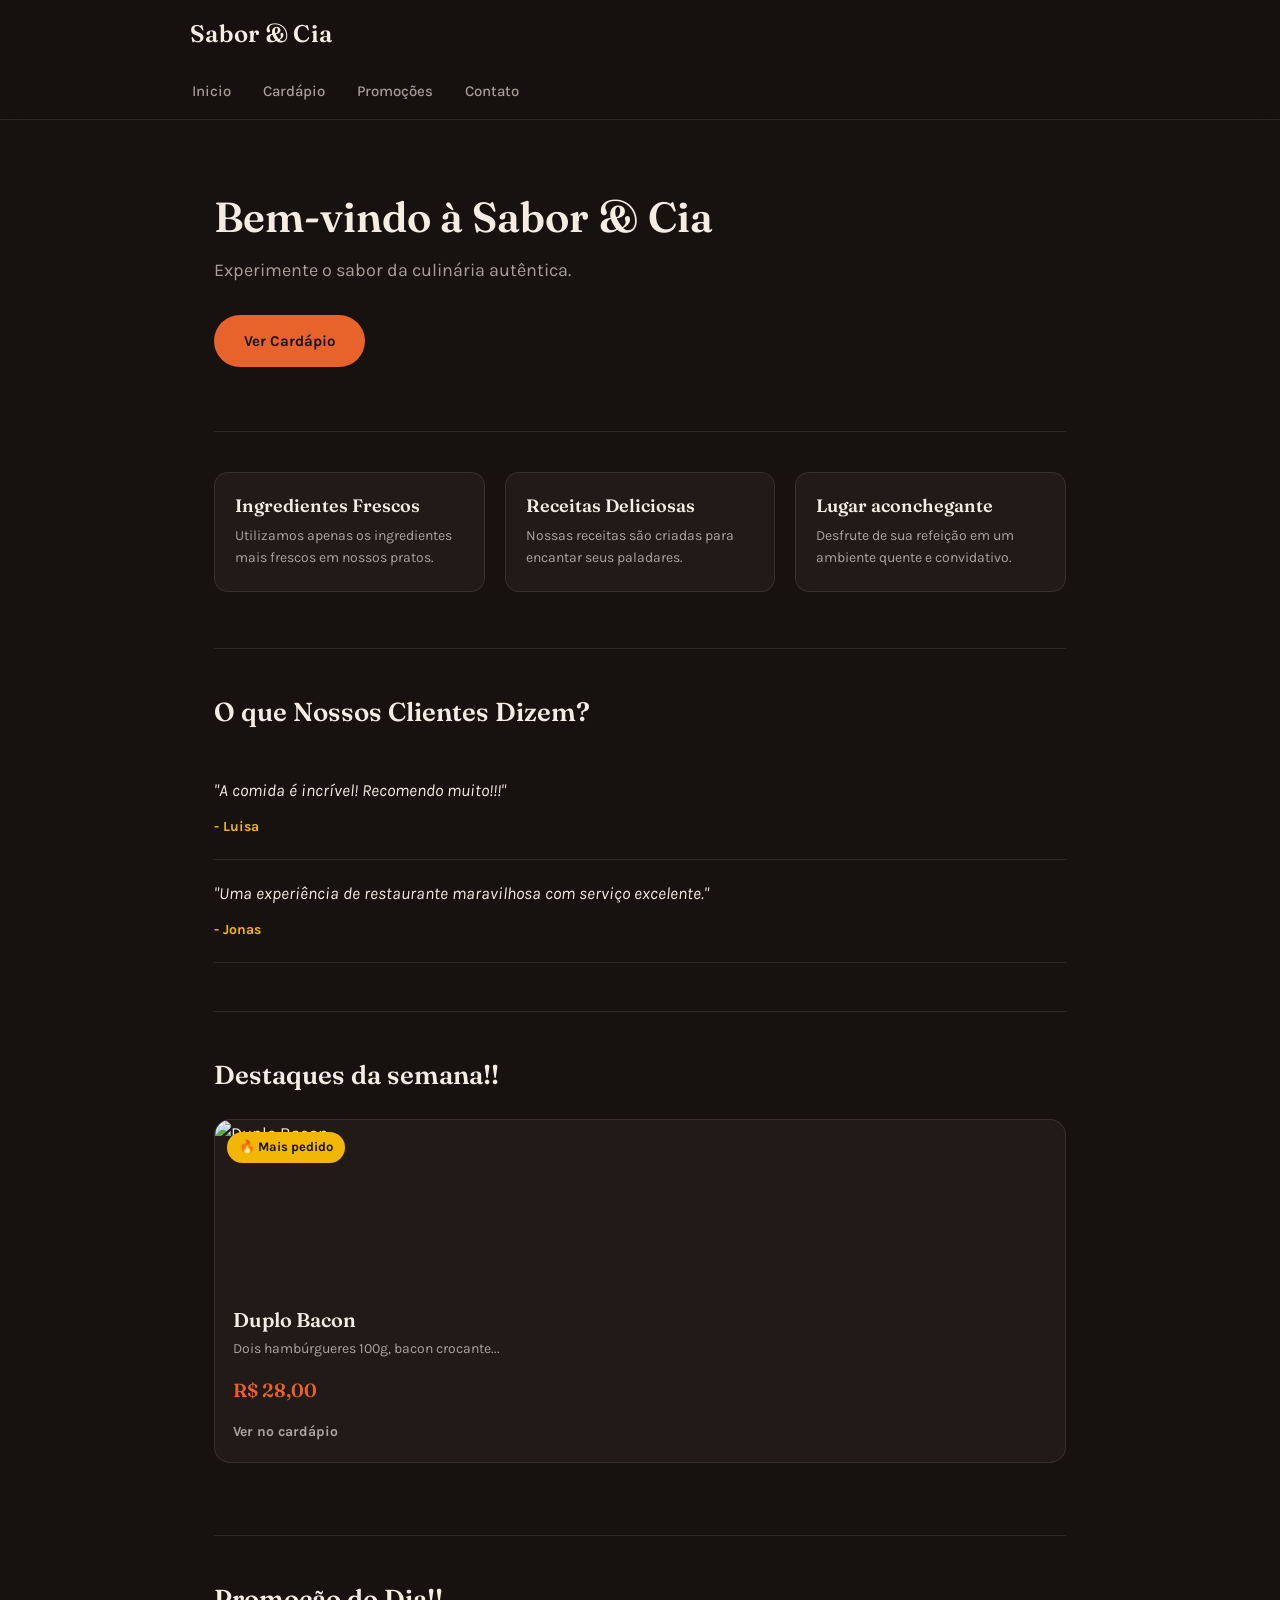
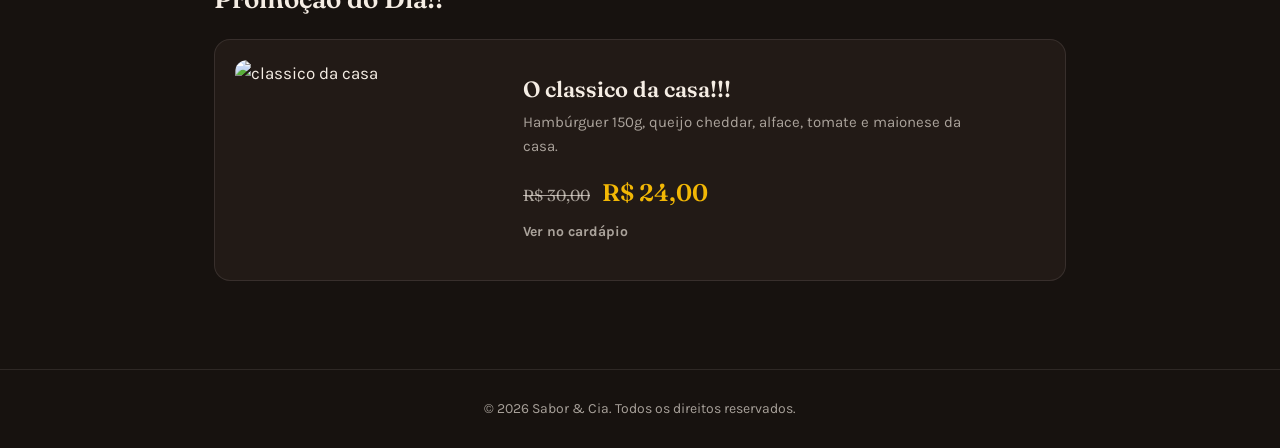
==== index.html @ 06d01311 "Add files via upload" ====
<!DOCTYPE html>
<html lang="pt-BR">
<head>
    <meta charset="UTF-8">
    <meta name="viewport" content="width=device-width, initial-scale=1.0">
    <title>SABORECIA</title>
    <link rel="stylesheet" href="style.css">
</head>
<body>
    <header>
        <h1>Sabor & Cia</h1>
        <nav>
            <ul>
                <li><a href="index.html">Inicio</a></li>
                <li><a href="menu.html">Cardápio</a></li>
                <li><a href="promo.html">Promoções</a></li>
                <li><a href="contact.html">Contato</a></li>
            </ul>
        </nav>
    </header>
    <main>
        <section class="intro">
            <h2>Bem-vindo à Sabor & Cia</h2>
            <p>Experimente o sabor da culinária autêntica.</p>
            <a href="menu.html" class="btn">Ver Cardápio</a>
        </section>

        <section class="features">
            <div class="feature">
                <h3>Ingredientes Frescos</h3>
                <p>Utilizamos apenas os ingredientes mais frescos em nossos pratos.</p>
            </div>
            <div class="feature">
                <h3>Receitas Deliciosas</h3>
                <p>Nossas receitas são criadas para encantar seus paladares.</p>
            </div>
            <div class="feature">
                <h3>Lugar aconchegante</h3>
                <p>Desfrute de sua refeição em um ambiente quente e convidativo.</p>
            </div>
        </section>

        <section class="testemunhas">
            <h2>O que Nossos Clientes Dizem?</h2>
            <div class="testimonial">
                <p>"A comida é incrível! Recomendo muito!!!"</p>
                <span>- Luisa</span>
            </div>
            <div class="testimonial">
                <p>"Uma experiência de restaurante maravilhosa com serviço excelente."</p>
                <span>- Jonas</span>
            </div>
        </section>

        <section class="destaques">
            <h2>Destaques da semana!!</h2>
            <article class="destaque-item">
            <span class="badge">🔥 Mais pedido</span>
            <img src="IMG/duplo-bacon_ca3908e0d94d46afac3781d82ce01f0a__800x600__0x0.jpg" alt="Duplo Bacon" class="menu-img">

            <h3>Duplo Bacon</h3>
            <p>Dois hambúrgueres 100g, bacon crocante...</p>
            <span class="preco">R$ 28,00</span>
            <a href="menu.html" class="btn-secundario">Ver no cardápio</a>
            </article>
        </section>

        <section class="promocao-dia">
            <h2>Promoção do Dia!!</h2>

            <div class="promocao-conteudo">
            <img src="IMG/classicodacasa.jpg" alt="classico da casa">

            <div class="promocao-info">
            <h3>O classico da casa!!!</h3>
            <p>Hambúrguer 150g, queijo cheddar, alface, tomate e maionese da casa.</p>
            <div class="promocao-precos">
                <span class="preco-antigo">R$ 30,00</span>
                <span class="preco-novo">R$ 24,00</span>
            </div>
            <a href="menu.html" class="btn-secundario">Ver no cardápio</a>
        </div>
    </div>
</section>


    </main>



    <footer><p>&copy; 2026 Sabor & Cia. Todos os direitos reservados.</p></footer>
    
</body>
</html>
---- style.css ----
@import url('https://fonts.googleapis.com/css2?family=Fraunces:opsz,wght@9..144,500;9..144,600;9..144,700&family=Karla:wght@400;500;700&display=swap');

* {
    margin: 0;
    padding: 0;
    box-sizing: border-box;
}

body {
    background-color: #17120F;
    color: #F5EDE4;
    font-family: 'Karla', sans-serif;
    font-size: 17px;
    line-height: 1.6;
}

h1, h2, h3, h4 {
    font-family: 'Fraunces', serif;
    font-weight: 600;
    line-height: 1.2;
}

a {
    color: inherit;
    text-decoration: none;
}

main {
    max-width: 900px;
    margin: 0 auto;
    padding: 0 24px;
}

header {
    position: sticky;
    top: 0;
    z-index: 10;
    background-color: rgba(23, 18, 15, 0.85);
    backdrop-filter: blur(10px);
    -webkit-backdrop-filter: blur(10px);
    border-bottom: 1px solid rgba(245, 237, 228, 0.1);
    padding: 20px 24px 0;
}

header h1 {
    max-width: 900px;
    margin: 0 auto;
    font-size: 24px;
    letter-spacing: 0.3px;
}

nav {
    max-width: 900px;
    margin: 16px auto 0;
}

nav ul {
    list-style: none;
    display: flex;
    gap: 28px;
}

nav a {
    display: inline-block;
    padding: 14px 2px;
    font-size: 15px;
    font-weight: 500;
    color: rgba(245, 237, 228, 0.65);
    border-bottom: 2px solid transparent;
    transition: color 0.15s ease, border-color 0.15s ease;
}

nav a:hover,
nav a.active {
    color: #F5EDE4;
    border-bottom-color: #E8622C;
}

.intro {
    padding: 72px 0 64px;
    max-width: 560px;
}

.intro h2 {
    font-size: 42px;
    margin-bottom: 14px;
    color: #F5EDE4;
}

.intro p {
    font-size: 18px;
    color: rgba(245, 237, 228, 0.65);
    margin-bottom: 30px;
}

.btn {
    display: inline-block;
    background-color: #E8622C;
    color: #17120F;
    padding: 14px 30px;
    font-family: 'Karla', sans-serif;
    font-weight: 700;
    font-size: 15px;
    border-radius: 100px;
    transition: box-shadow 0.2s ease, transform 0.2s ease;
}

.btn:hover {
    box-shadow: 0 0 0 1px #E8622C, 0 8px 24px -6px rgba(232, 98, 44, 0.55);
    transform: translateY(-1px);
}

.features {
    display: grid;
    grid-template-columns: repeat(3, 1fr);
    gap: 20px;
    padding: 40px 0 56px;
    border-top: 1px solid rgba(245, 237, 228, 0.1);
}

.feature {
    background-color: #221A16;
    border: 1px solid rgba(245, 237, 228, 0.1);
    border-radius: 14px;
    padding: 22px 20px;
}

.feature h3 {
    font-size: 18px;
    margin-bottom: 8px;
}

.feature p {
    font-size: 14px;
    color: rgba(245, 237, 228, 0.65);
}

.testemunhas {
    padding: 48px 0;
    border-top: 1px solid rgba(245, 237, 228, 0.1);
}

.testemunhas h2 {
    font-size: 26px;
    margin-bottom: 28px;
}

.testimonial {
    padding: 20px 0;
    border-bottom: 1px solid rgba(245, 237, 228, 0.1);
}

.testimonial p {
    font-size: 17px;
    font-style: italic;
    margin-bottom: 8px;
    color: #F5EDE4;
}

.testimonial span {
    font-size: 14px;
    font-weight: 700;
    color: #F2B705;
}

.promocao-dia {
    padding: 48px 0;
    border-top: 1px solid rgba(245, 237, 228, 0.1);
}

.promocao-dia h2 {
    font-size: 26px;
    margin-bottom: 24px;
}

.promocao-conteudo {
    display: flex;
    flex-direction: row;
    align-items: center;
    gap: 28px;
    background-color: #221A16;
    border: 1px solid rgba(245, 237, 228, 0.1);
    border-radius: 16px;
    padding: 20px;
}

.promocao-conteudo img {
    width: 260px;
    height: 200px;
    object-fit: cover;
    border-radius: 12px;
}

.promocao-info {
    flex: 1;
}

.promocao-info h3 {
    font-size: 22px;
    margin-bottom: 8px;
}

.promocao-info p {
    font-size: 15px;
    color: rgba(245, 237, 228, 0.65);
    max-width: 440px;
    margin-bottom: 16px;
}

.promocao-precos {
    display: flex;
    align-items: baseline;
    gap: 12px;
    margin-bottom: 4px;
}

.preco-antigo {
    font-family: 'Fraunces', serif;
    font-size: 16px;
    color: rgba(245, 237, 228, 0.65);
    text-decoration: line-through;
}

.preco-novo {
    font-family: 'Fraunces', serif;
    font-weight: 600;
    font-size: 24px;
    color: #F2B705;
}

.promocao-info .btn-secundario {
    display: inline-block;
    padding: 0;
    margin-top: 4px;
}

.destaques {
    padding: 48px 0 72px;
    border-top: 1px solid rgba(245, 237, 228, 0.1);
}

.destaques h2 {
    font-size: 26px;
    margin-bottom: 28px;
}

.destaque-item {
    background-color: #221A16;
    border: 1px solid rgba(245, 237, 228, 0.1);
    border-radius: 16px;
    overflow: hidden;
    position: relative;
    transition: border-color 0.2s ease;
}

.destaque-item:hover {
    border-color: rgba(232, 98, 44, 0.4);
}

.destaque-item .menu-img {
    width: 100%;
    height: 170px;
    object-fit: cover;
    display: block;
}

.badge {
    position: absolute;
    top: 12px;
    left: 12px;
    background-color: #F2B705;
    color: #17120F;
    font-size: 13px;
    font-weight: 700;
    padding: 5px 12px;
    border-radius: 100px;
}

.destaque-item h3 {
    font-size: 20px;
    padding: 18px 18px 6px;
}

.destaque-item p {
    font-size: 14px;
    color: rgba(245, 237, 228, 0.65);
    padding: 0 18px;
}

.destaque-item .preco {
    display: block;
    font-family: 'Fraunces', serif;
    font-weight: 600;
    color: #E8622C;
    font-size: 19px;
    padding: 14px 18px 4px;
}

.btn-secundario {
    display: block;
    padding: 12px 18px 18px;
    font-size: 14px;
    font-weight: 700;
    color: rgba(245, 237, 228, 0.65);
}

.btn-secundario:hover {
    color: #E8622C;
}

footer {
    text-align: center;
    padding: 28px 24px;
    font-size: 14px;
    color: rgba(245, 237, 228, 0.65);
    border-top: 1px solid rgba(245, 237, 228, 0.1);
    margin-top: 40px;
}

.menu-intro {
    padding: 56px 0 40px;
}

.menu-intro h2 {
    font-size: 36px;
    margin-bottom: 10px;
}

.menu-intro p {
    color: rgba(245, 237, 228, 0.65);
    font-size: 17px;
}

.menu-categoria {
    padding: 32px 0;
    border-top: 1px solid rgba(245, 237, 228, 0.1);
}

.menu-categoria:last-child {
    padding-bottom: 64px;
}

.menu-categoria h3 {
    font-size: 21px;
    margin-bottom: 20px;
}

.menu-lista {
    display: grid;
    grid-template-columns: repeat(2, 1fr);
    gap: 16px;
    cursor: pointer;
}

.menu-item {
    display: grid;
    grid-template-columns: 64px 1fr auto;
    gap: 16px;
    align-items: center;
    padding: 14px 12px;
    border-radius: 12px;
    transition: background-color 0.15s ease;
}

.menu-item:hover {
    background-color: #221A16;
}

.menu-item .menu-img {
    width: 64px;
    height: 64px;
    object-fit: cover;
    border-radius: 10px;
}

.menu-item h4 {
    font-size: 17px;
    grid-column: 2;
    grid-row: 1;
    font-weight: 600;
}

.menu-item p {
    grid-column: 2;
    grid-row: 2;
    font-size: 14px;
    color: rgba(245, 237, 228, 0.65);
    max-width: 460px;
}

.menu-item .preco {
    grid-column: 3;
    grid-row: 1 / span 2;
    font-family: 'Fraunces', serif;
    font-weight: 600;
    color: #E8622C;
    font-size: 17px;
    white-space: nowrap;
    align-self: center;
}

@media (min-width: 1440px) {
    main {
        max-width: 1100px;
    }

    header h1,
    nav {
        max-width: 1100px;
    }

    .intro h2 {
        font-size: 48px;
    }

    .intro {
        max-width: 620px;
        padding: 88px 0 72px;
    }

    .features {
        gap: 28px;
    }

    .destaques {
        gap: 28px;
    }

    .destaque-item .menu-img {
        height: 190px;
    }

    .menu-item {
        padding: 16px 14px;
    }
}

@media (max-width: 768px) {
    main {
        padding: 0 20px;
    }

    .intro h2 {
        font-size: 34px;
    }

    .features {
        grid-template-columns: repeat(2, 1fr);
    }

    .destaques{
        gap: 16px;
    }

    .destaque-item .menu-img {
        height: 150px;
    }

    nav ul {
        gap: 20px;
    }

    .menu-item {
        grid-template-columns: 56px 1fr auto;
    }

    .menu-item .menu-img {
        width: 56px;
        height: 56px;
    }
}

@media (max-width: 480px) {
    main {
        padding: 0 16px;
    }

    .promocao-conteudo {
        flex-direction: column;
        align-items: stretch;
        padding: 16px;
    }

    .promocao-conteudo img {
        width: 100%;
        height: 180px;
    }

    header {
        padding: 16px 16px 0;
    }

    header h1 {
        font-size: 21px;
    }

    .intro {
        padding: 48px 0 40px;
    }

    .intro h2 {
        font-size: 28px;
    }

    .intro p {
        font-size: 16px;
    }

    .btn {
        width: 100%;
        text-align: center;
        padding: 14px 24px;
    }

    .features {
        grid-template-columns: 1fr;
    }

    .destaques {
        grid-template-columns: 1fr;
    }

    .menu-item {
        grid-template-columns: 52px 1fr;
        padding: 12px 8px;
    }

    .menu-item .menu-img {
        width: 52px;
        height: 52px;
    }

    .menu-item .preco {
        grid-column: 2;
        grid-row: 3;
        align-self: start;
        margin-top: 4px;
    }

    .menu-lista {
    grid-template-columns: 1fr;
    }

    nav ul {
        flex-direction: column;
        align-items: center;
        gap: 12px;
    }
}
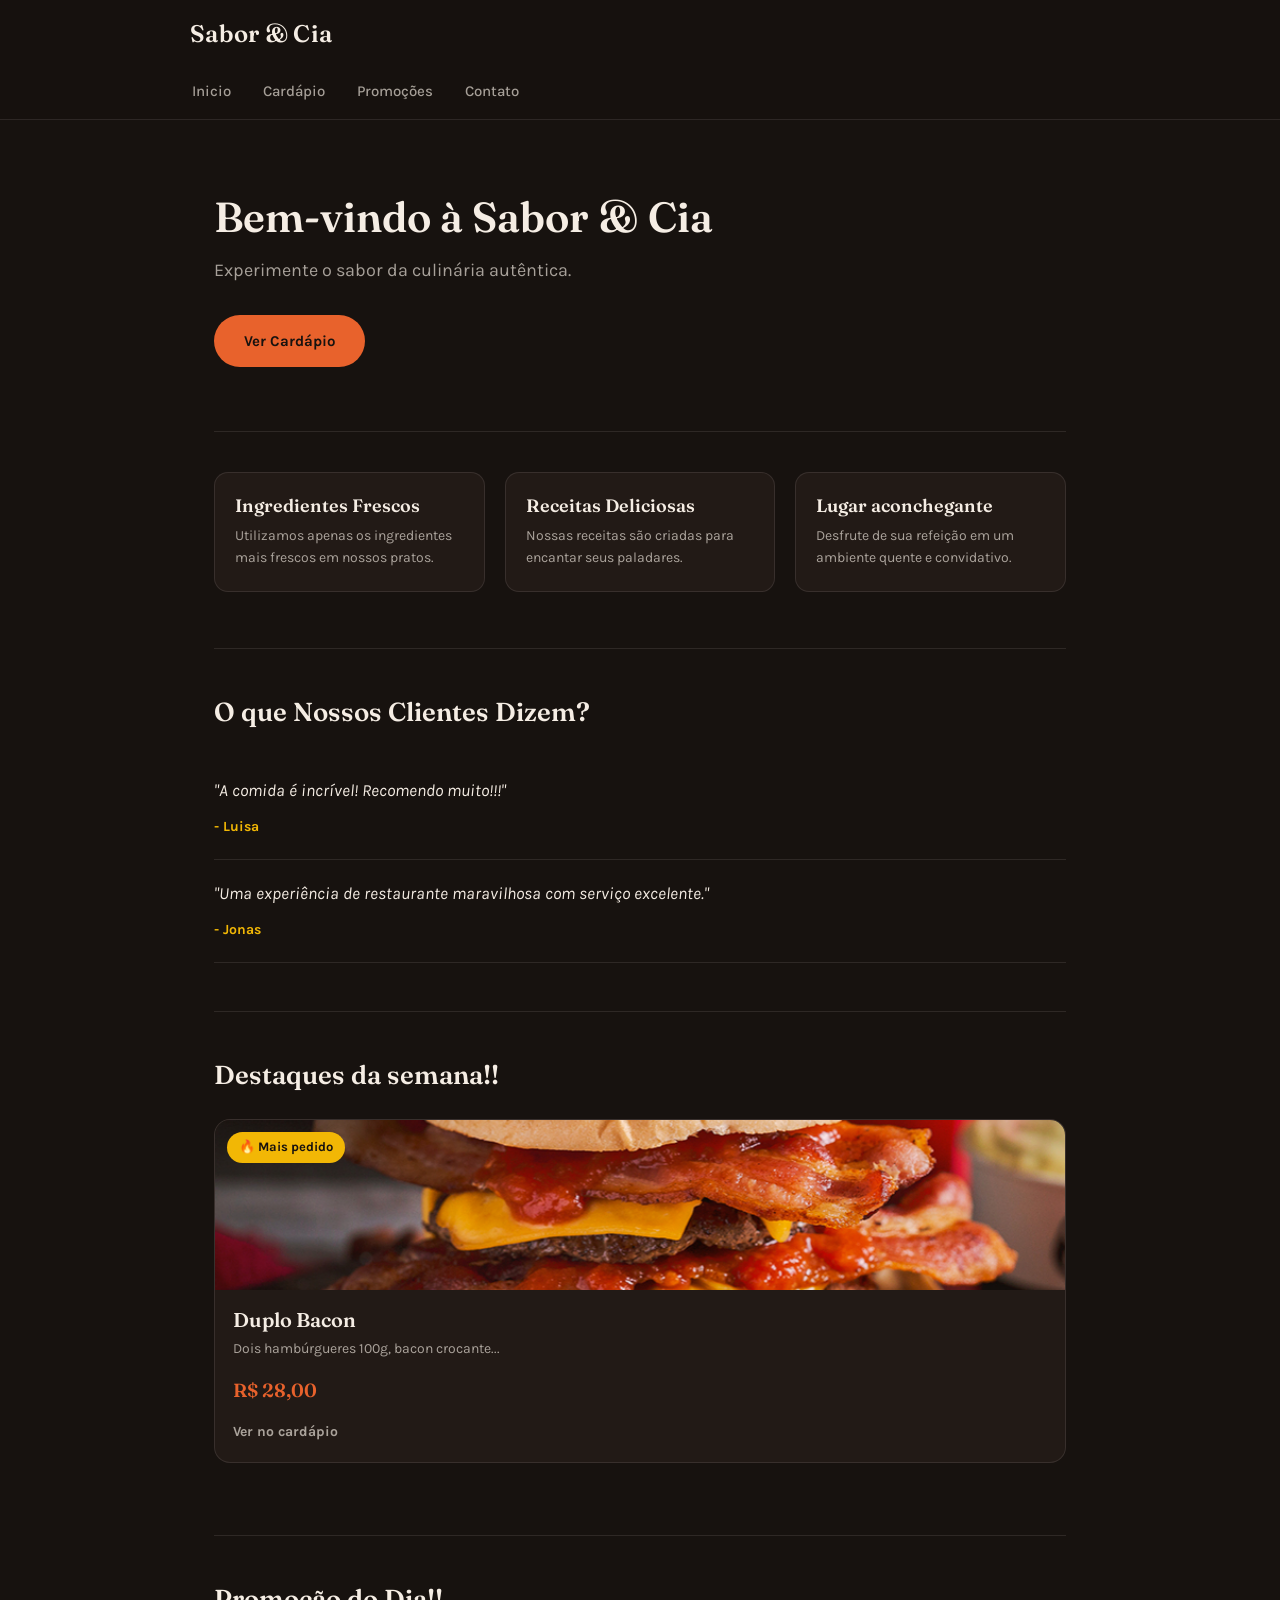
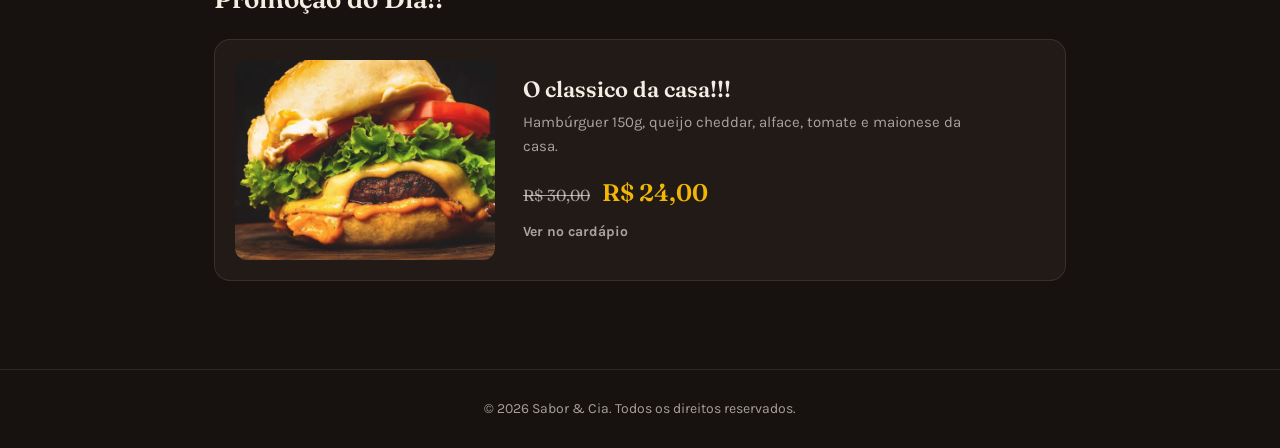
==== commit af1be044: "arquivos gerais e imagens" ====
--- a/index.html
+++ b/index.html
@@ -1,94 +1,94 @@
-<!DOCTYPE html>
-<html lang="pt-BR">
-<head>
-    <meta charset="UTF-8">
-    <meta name="viewport" content="width=device-width, initial-scale=1.0">
-    <title>SABORECIA</title>
-    <link rel="stylesheet" href="style.css">
-</head>
-<body>
-    <header>
-        <h1>Sabor & Cia</h1>
-        <nav>
-            <ul>
-                <li><a href="index.html">Inicio</a></li>
-                <li><a href="menu.html">Cardápio</a></li>
-                <li><a href="promo.html">Promoções</a></li>
-                <li><a href="contact.html">Contato</a></li>
-            </ul>
-        </nav>
-    </header>
-    <main>
-        <section class="intro">
-            <h2>Bem-vindo à Sabor & Cia</h2>
-            <p>Experimente o sabor da culinária autêntica.</p>
-            <a href="menu.html" class="btn">Ver Cardápio</a>
-        </section>
-
-        <section class="features">
-            <div class="feature">
-                <h3>Ingredientes Frescos</h3>
-                <p>Utilizamos apenas os ingredientes mais frescos em nossos pratos.</p>
-            </div>
-            <div class="feature">
-                <h3>Receitas Deliciosas</h3>
-                <p>Nossas receitas são criadas para encantar seus paladares.</p>
-            </div>
-            <div class="feature">
-                <h3>Lugar aconchegante</h3>
-                <p>Desfrute de sua refeição em um ambiente quente e convidativo.</p>
-            </div>
-        </section>
-
-        <section class="testemunhas">
-            <h2>O que Nossos Clientes Dizem?</h2>
-            <div class="testimonial">
-                <p>"A comida é incrível! Recomendo muito!!!"</p>
-                <span>- Luisa</span>
-            </div>
-            <div class="testimonial">
-                <p>"Uma experiência de restaurante maravilhosa com serviço excelente."</p>
-                <span>- Jonas</span>
-            </div>
-        </section>
-
-        <section class="destaques">
-            <h2>Destaques da semana!!</h2>
-            <article class="destaque-item">
-            <span class="badge">🔥 Mais pedido</span>
-            <img src="IMG/duplo-bacon_ca3908e0d94d46afac3781d82ce01f0a__800x600__0x0.jpg" alt="Duplo Bacon" class="menu-img">
-
-            <h3>Duplo Bacon</h3>
-            <p>Dois hambúrgueres 100g, bacon crocante...</p>
-            <span class="preco">R$ 28,00</span>
-            <a href="menu.html" class="btn-secundario">Ver no cardápio</a>
-            </article>
-        </section>
-
-        <section class="promocao-dia">
-            <h2>Promoção do Dia!!</h2>
-
-            <div class="promocao-conteudo">
-            <img src="IMG/classicodacasa.jpg" alt="classico da casa">
-
-            <div class="promocao-info">
-            <h3>O classico da casa!!!</h3>
-            <p>Hambúrguer 150g, queijo cheddar, alface, tomate e maionese da casa.</p>
-            <div class="promocao-precos">
-                <span class="preco-antigo">R$ 30,00</span>
-                <span class="preco-novo">R$ 24,00</span>
-            </div>
-            <a href="menu.html" class="btn-secundario">Ver no cardápio</a>
-        </div>
-    </div>
-</section>
-
-
-    </main>
-
-
-
-    <footer><p>&copy; 2026 Sabor & Cia. Todos os direitos reservados.</p></footer>
-    
-</body>
+<!DOCTYPE html>
+<html lang="pt-BR">
+<head>
+    <meta charset="UTF-8">
+    <meta name="viewport" content="width=device-width, initial-scale=1.0">
+    <title>SABORECIA</title>
+    <link rel="stylesheet" href="style.css">
+</head>
+<body>
+    <header>
+        <h1>Sabor & Cia</h1>
+        <nav>
+            <ul>
+                <li><a href="index.html">Inicio</a></li>
+                <li><a href="menu.html">Cardápio</a></li>
+                <li><a href="promo.html">Promoções</a></li>
+                <li><a href="contact.html">Contato</a></li>
+            </ul>
+        </nav>
+    </header>
+    <main>
+        <section class="intro">
+            <h2>Bem-vindo à Sabor & Cia</h2>
+            <p>Experimente o sabor da culinária autêntica.</p>
+            <a href="menu.html" class="btn">Ver Cardápio</a>
+        </section>
+
+        <section class="features">
+            <div class="feature">
+                <h3>Ingredientes Frescos</h3>
+                <p>Utilizamos apenas os ingredientes mais frescos em nossos pratos.</p>
+            </div>
+            <div class="feature">
+                <h3>Receitas Deliciosas</h3>
+                <p>Nossas receitas são criadas para encantar seus paladares.</p>
+            </div>
+            <div class="feature">
+                <h3>Lugar aconchegante</h3>
+                <p>Desfrute de sua refeição em um ambiente quente e convidativo.</p>
+            </div>
+        </section>
+
+        <section class="testemunhas">
+            <h2>O que Nossos Clientes Dizem?</h2>
+            <div class="testimonial">
+                <p>"A comida é incrível! Recomendo muito!!!"</p>
+                <span>- Luisa</span>
+            </div>
+            <div class="testimonial">
+                <p>"Uma experiência de restaurante maravilhosa com serviço excelente."</p>
+                <span>- Jonas</span>
+            </div>
+        </section>
+
+        <section class="destaques">
+            <h2>Destaques da semana!!</h2>
+            <article class="destaque-item">
+            <span class="badge">🔥 Mais pedido</span>
+            <img src="IMG/duplo-bacon_ca3908e0d94d46afac3781d82ce01f0a__800x600__0x0.jpg" alt="Duplo Bacon" class="menu-img">
+
+            <h3>Duplo Bacon</h3>
+            <p>Dois hambúrgueres 100g, bacon crocante...</p>
+            <span class="preco">R$ 28,00</span>
+            <a href="menu.html" class="btn-secundario">Ver no cardápio</a>
+            </article>
+        </section>
+
+        <section class="promocao-dia">
+            <h2>Promoção do Dia!!</h2>
+
+            <div class="promocao-conteudo">
+            <img src="IMG/classicodacasa.jpg" alt="classico da casa">
+
+            <div class="promocao-info">
+            <h3>O classico da casa!!!</h3>
+            <p>Hambúrguer 150g, queijo cheddar, alface, tomate e maionese da casa.</p>
+            <div class="promocao-precos">
+                <span class="preco-antigo">R$ 30,00</span>
+                <span class="preco-novo">R$ 24,00</span>
+            </div>
+            <a href="menu.html" class="btn-secundario">Ver no cardápio</a>
+        </div>
+    </div>
+</section>
+
+
+    </main>
+
+
+
+    <footer><p>&copy; 2026 Sabor & Cia. Todos os direitos reservados.</p></footer>
+    
+</body>
 </html>
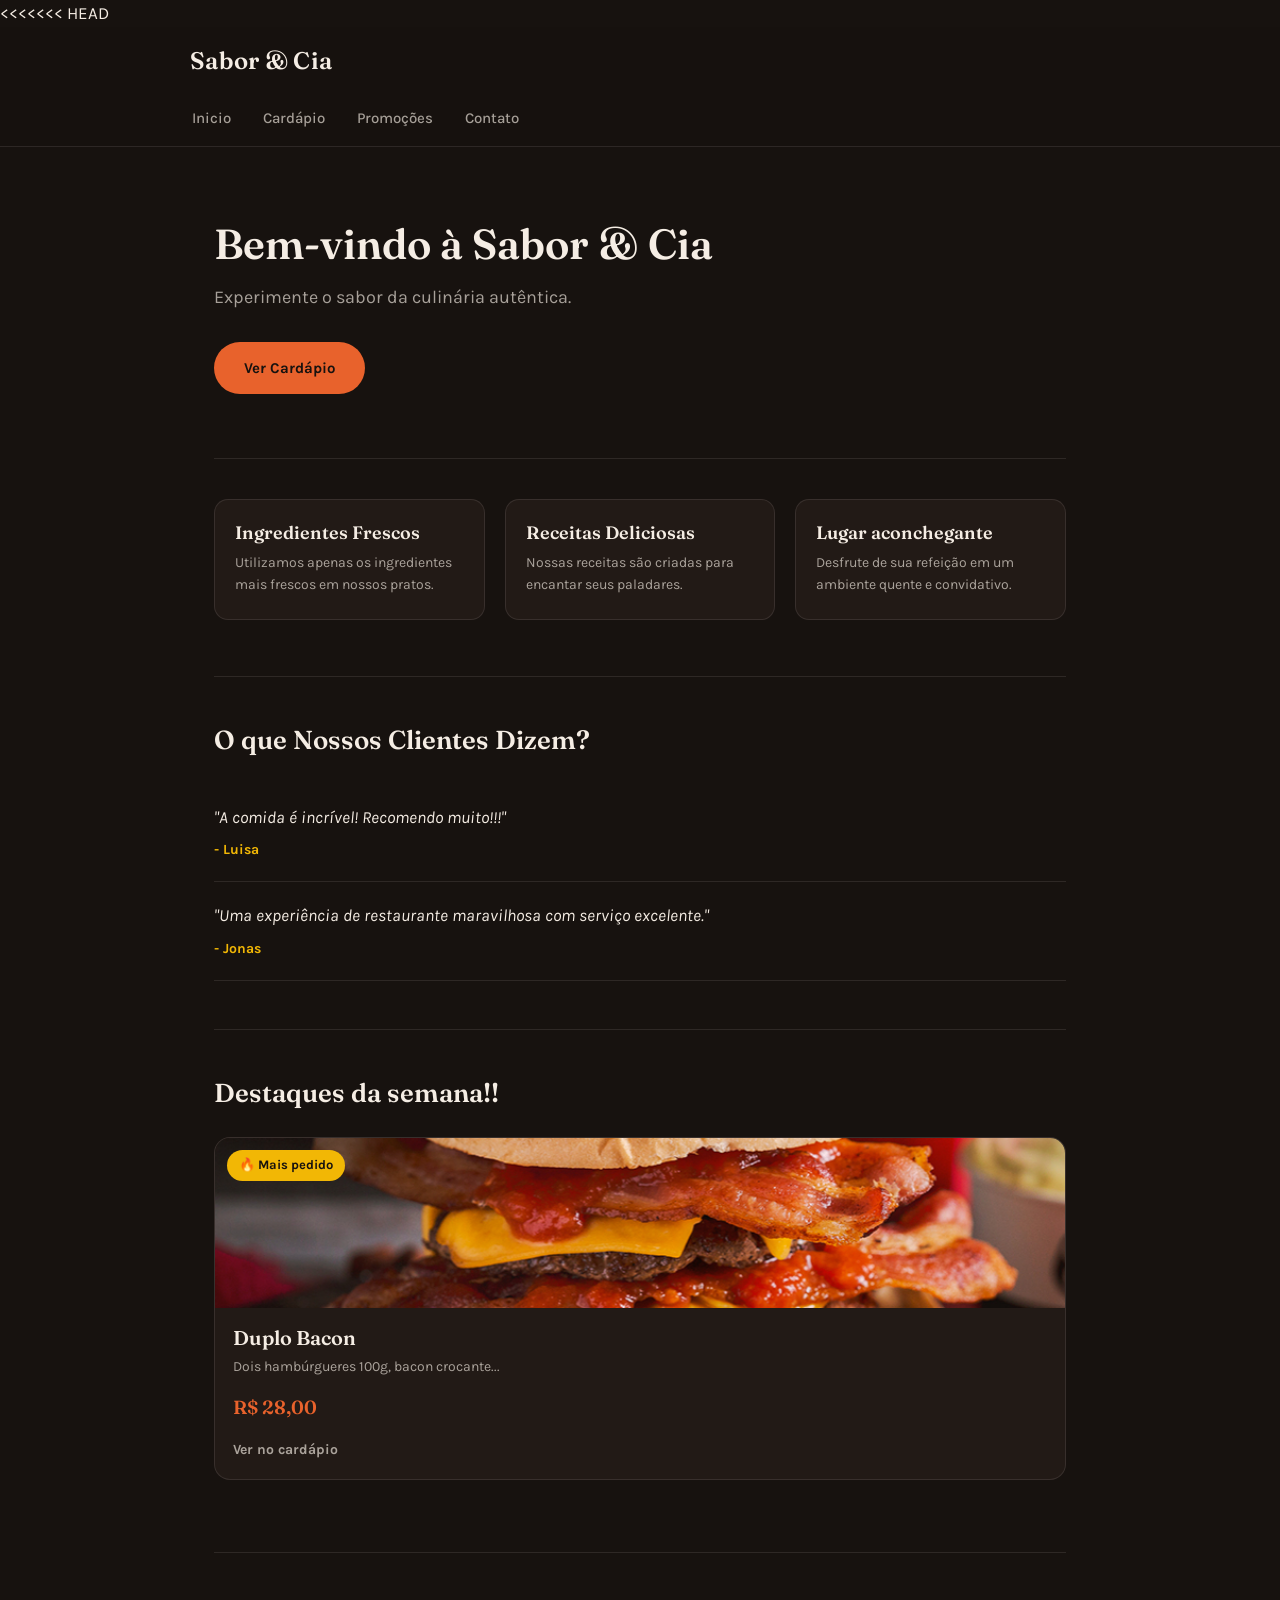
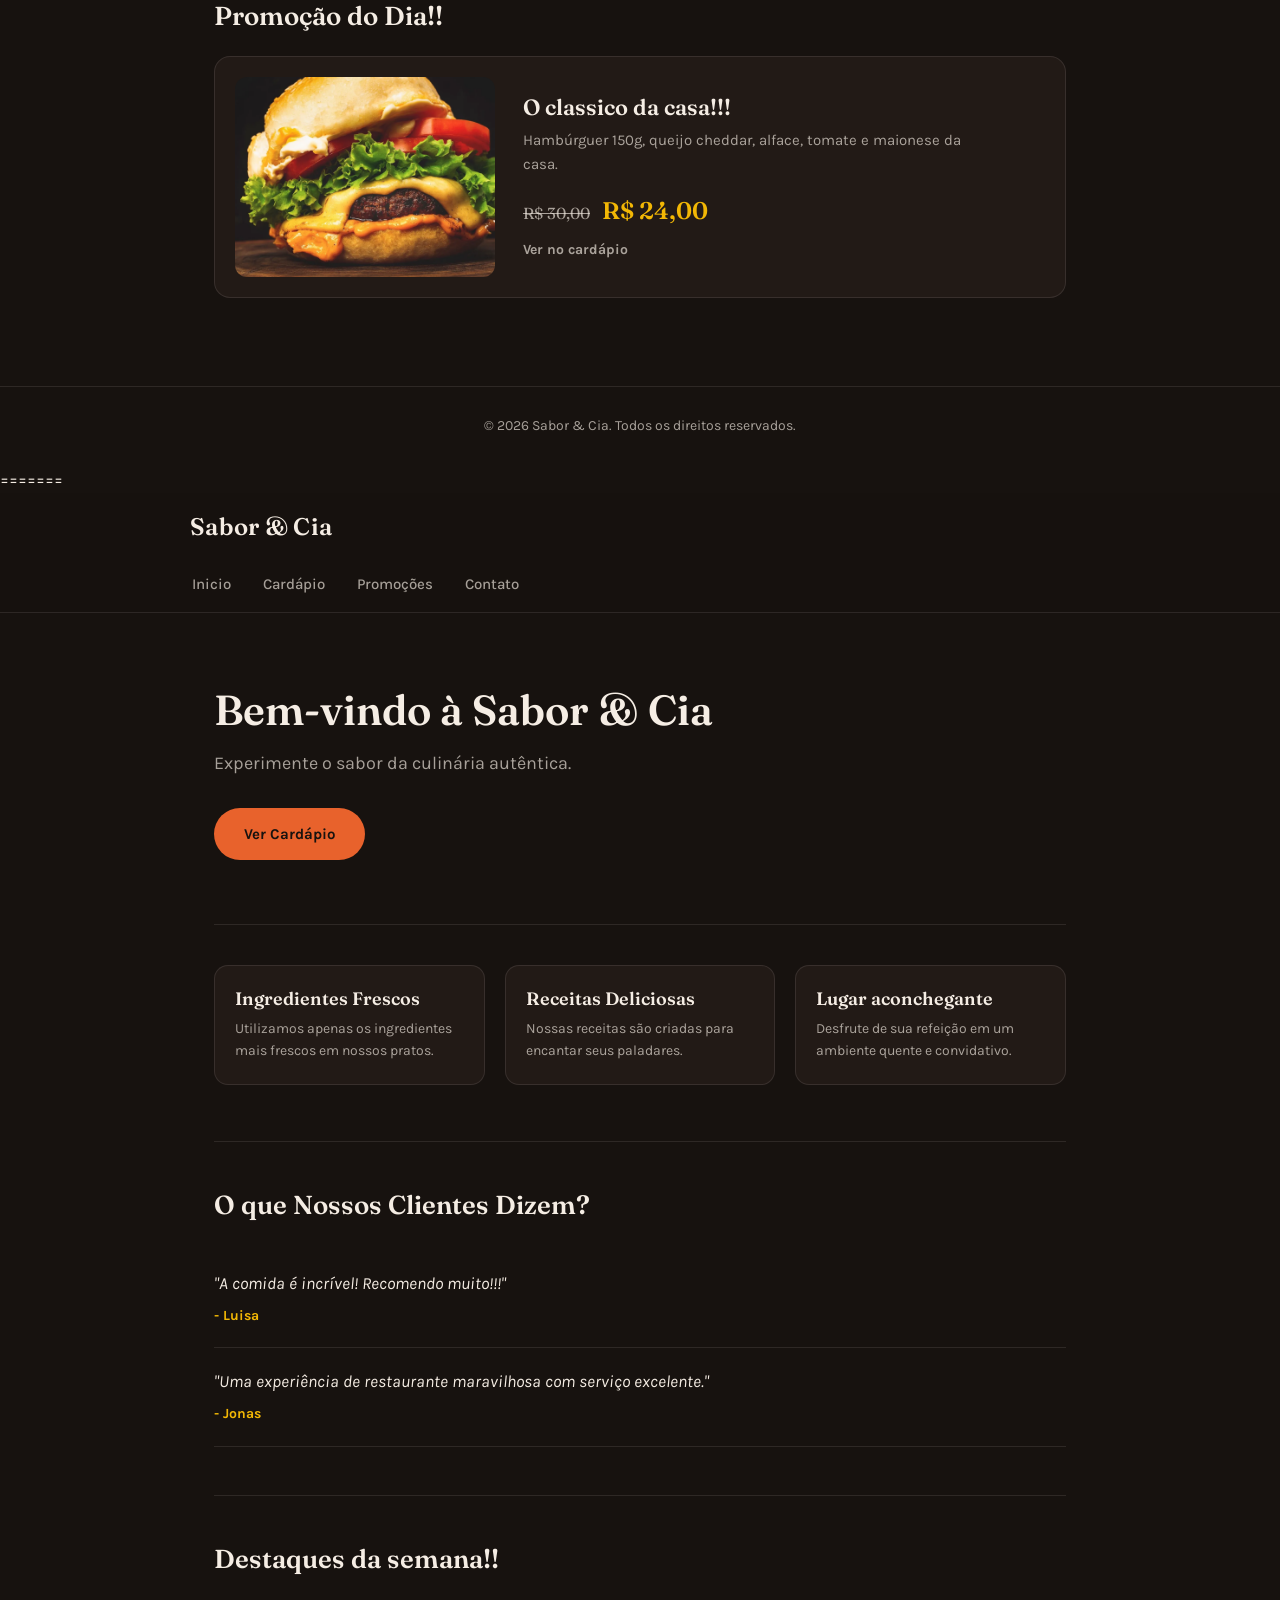
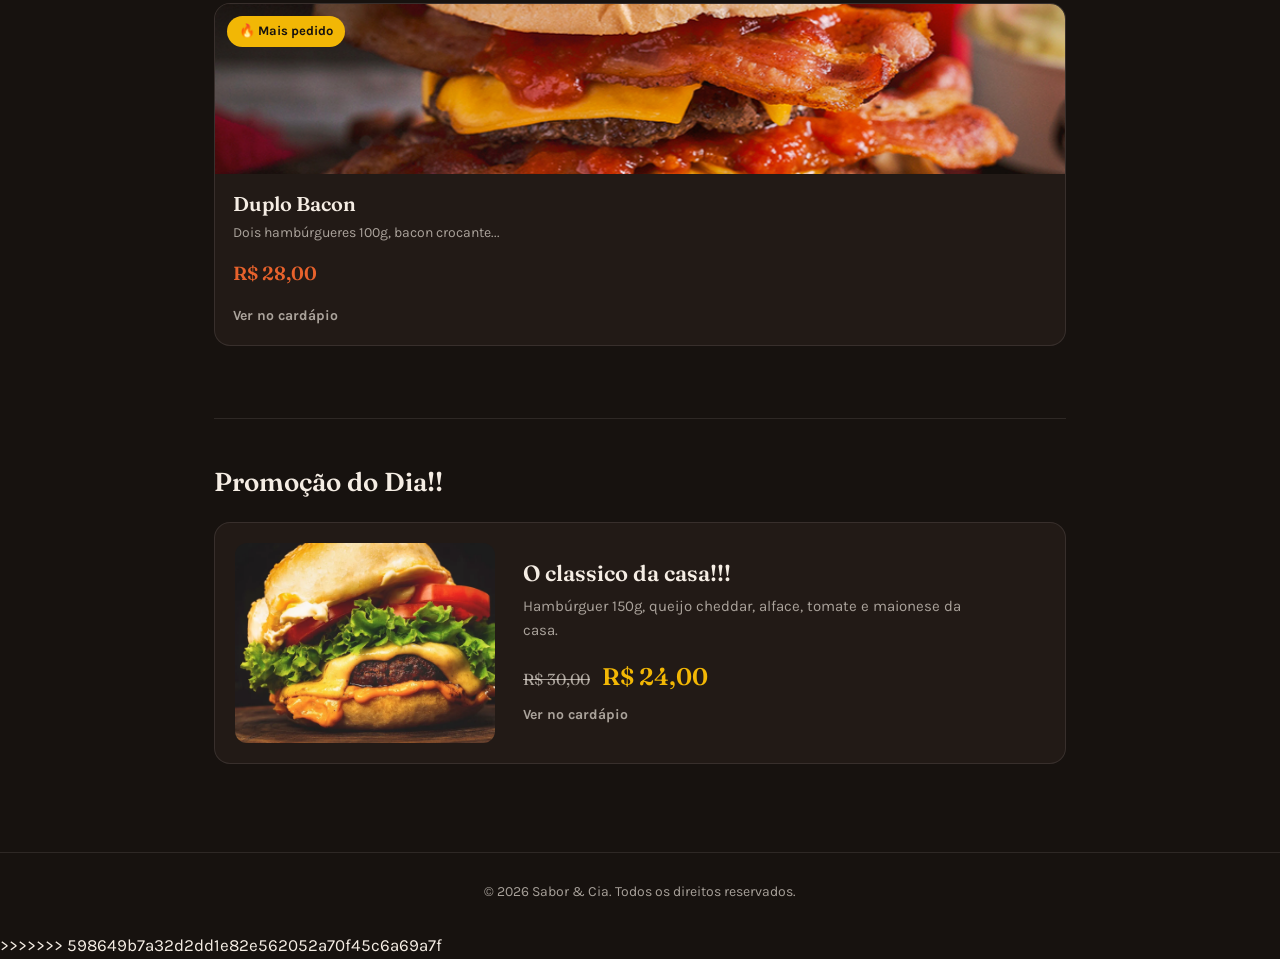
==== commit 602fd4b1: "Integra arquivos locais ao repositório" ====
--- a/index.html
+++ b/index.html
@@ -1,3 +1,4 @@
+<<<<<<< HEAD
 <!DOCTYPE html>
 <html lang="pt-BR">
 <head>
@@ -91,4 +92,99 @@
     <footer><p>&copy; 2026 Sabor & Cia. Todos os direitos reservados.</p></footer>
     
 </body>
+=======
+<!DOCTYPE html>
+<html lang="pt-BR">
+<head>
+    <meta charset="UTF-8">
+    <meta name="viewport" content="width=device-width, initial-scale=1.0">
+    <title>SABORECIA</title>
+    <link rel="stylesheet" href="style.css">
+</head>
+<body>
+    <header>
+        <h1>Sabor & Cia</h1>
+        <nav>
+            <ul>
+                <li><a href="index.html">Inicio</a></li>
+                <li><a href="menu.html">Cardápio</a></li>
+                <li><a href="promo.html">Promoções</a></li>
+                <li><a href="contact.html">Contato</a></li>
+            </ul>
+        </nav>
+    </header>
+    <main>
+        <section class="intro">
+            <h2>Bem-vindo à Sabor & Cia</h2>
+            <p>Experimente o sabor da culinária autêntica.</p>
+            <a href="menu.html" class="btn">Ver Cardápio</a>
+        </section>
+
+        <section class="features">
+            <div class="feature">
+                <h3>Ingredientes Frescos</h3>
+                <p>Utilizamos apenas os ingredientes mais frescos em nossos pratos.</p>
+            </div>
+            <div class="feature">
+                <h3>Receitas Deliciosas</h3>
+                <p>Nossas receitas são criadas para encantar seus paladares.</p>
+            </div>
+            <div class="feature">
+                <h3>Lugar aconchegante</h3>
+                <p>Desfrute de sua refeição em um ambiente quente e convidativo.</p>
+            </div>
+        </section>
+
+        <section class="testemunhas">
+            <h2>O que Nossos Clientes Dizem?</h2>
+            <div class="testimonial">
+                <p>"A comida é incrível! Recomendo muito!!!"</p>
+                <span>- Luisa</span>
+            </div>
+            <div class="testimonial">
+                <p>"Uma experiência de restaurante maravilhosa com serviço excelente."</p>
+                <span>- Jonas</span>
+            </div>
+        </section>
+
+        <section class="destaques">
+            <h2>Destaques da semana!!</h2>
+            <article class="destaque-item">
+            <span class="badge">🔥 Mais pedido</span>
+            <img src="IMG/duplo-bacon_ca3908e0d94d46afac3781d82ce01f0a__800x600__0x0.jpg" alt="Duplo Bacon" class="menu-img">
+
+            <h3>Duplo Bacon</h3>
+            <p>Dois hambúrgueres 100g, bacon crocante...</p>
+            <span class="preco">R$ 28,00</span>
+            <a href="menu.html" class="btn-secundario">Ver no cardápio</a>
+            </article>
+        </section>
+
+        <section class="promocao-dia">
+            <h2>Promoção do Dia!!</h2>
+
+            <div class="promocao-conteudo">
+            <img src="IMG/classicodacasa.jpg" alt="classico da casa">
+
+            <div class="promocao-info">
+            <h3>O classico da casa!!!</h3>
+            <p>Hambúrguer 150g, queijo cheddar, alface, tomate e maionese da casa.</p>
+            <div class="promocao-precos">
+                <span class="preco-antigo">R$ 30,00</span>
+                <span class="preco-novo">R$ 24,00</span>
+            </div>
+            <a href="menu.html" class="btn-secundario">Ver no cardápio</a>
+        </div>
+    </div>
+</section>
+
+
+    </main>
+
+
+
+    <footer><p>&copy; 2026 Sabor & Cia. Todos os direitos reservados.</p></footer>
+    
+</body>
+>>>>>>> 598649b7a32d2dd1e82e562052a70f45c6a69a7f
 </html>
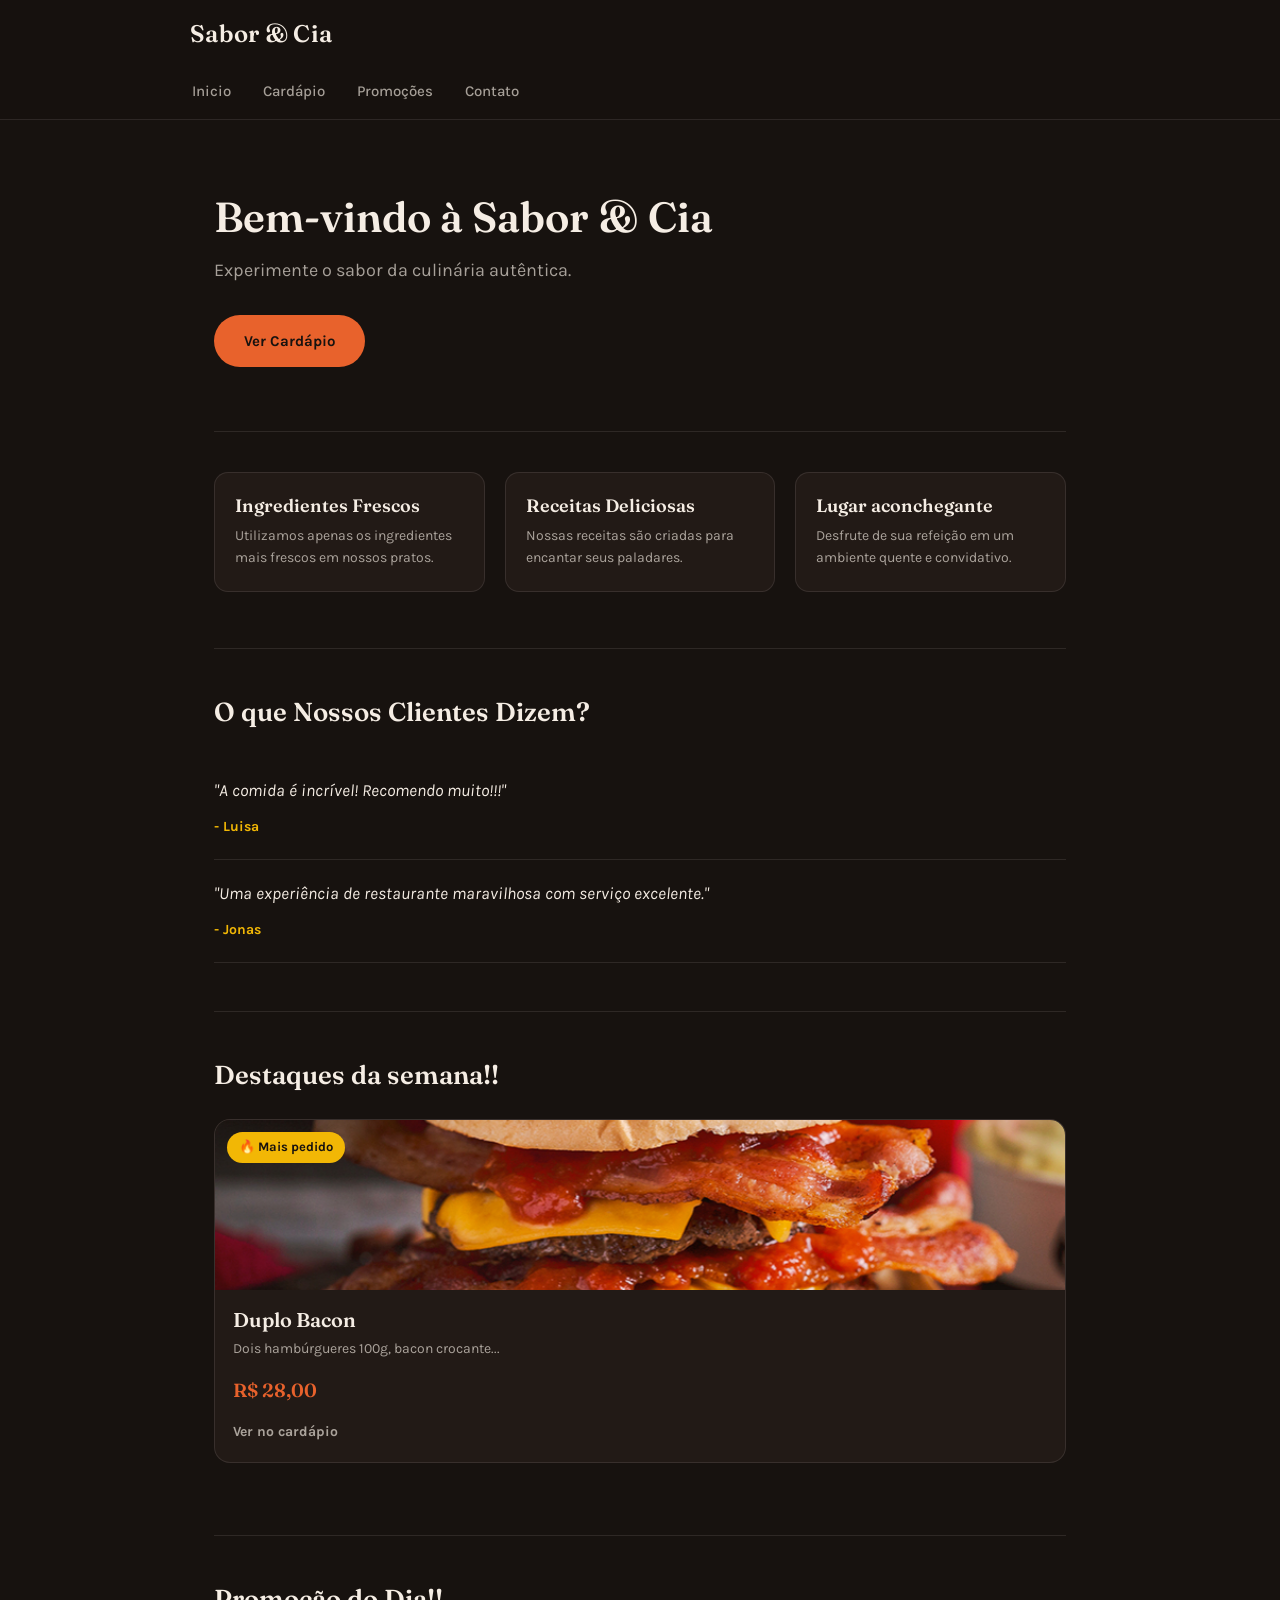
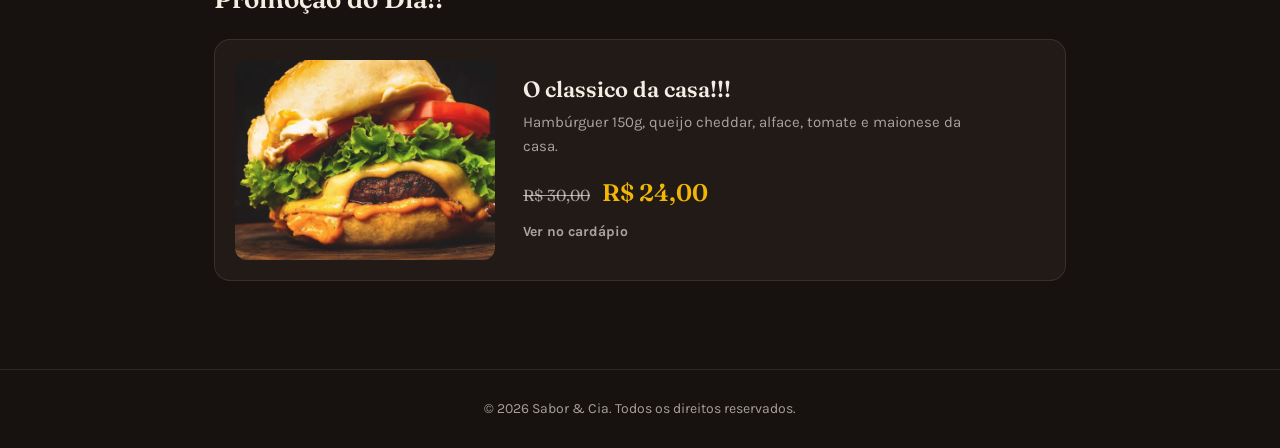
==== commit d97c5096: "resolução conflitos" ====
--- a/index.html
+++ b/index.html
@@ -1,4 +1,3 @@
-<<<<<<< HEAD
 <!DOCTYPE html>
 <html lang="pt-BR">
 <head>
@@ -92,99 +91,4 @@
     <footer><p>&copy; 2026 Sabor & Cia. Todos os direitos reservados.</p></footer>
     
 </body>
-=======
-<!DOCTYPE html>
-<html lang="pt-BR">
-<head>
-    <meta charset="UTF-8">
-    <meta name="viewport" content="width=device-width, initial-scale=1.0">
-    <title>SABORECIA</title>
-    <link rel="stylesheet" href="style.css">
-</head>
-<body>
-    <header>
-        <h1>Sabor & Cia</h1>
-        <nav>
-            <ul>
-                <li><a href="index.html">Inicio</a></li>
-                <li><a href="menu.html">Cardápio</a></li>
-                <li><a href="promo.html">Promoções</a></li>
-                <li><a href="contact.html">Contato</a></li>
-            </ul>
-        </nav>
-    </header>
-    <main>
-        <section class="intro">
-            <h2>Bem-vindo à Sabor & Cia</h2>
-            <p>Experimente o sabor da culinária autêntica.</p>
-            <a href="menu.html" class="btn">Ver Cardápio</a>
-        </section>
-
-        <section class="features">
-            <div class="feature">
-                <h3>Ingredientes Frescos</h3>
-                <p>Utilizamos apenas os ingredientes mais frescos em nossos pratos.</p>
-            </div>
-            <div class="feature">
-                <h3>Receitas Deliciosas</h3>
-                <p>Nossas receitas são criadas para encantar seus paladares.</p>
-            </div>
-            <div class="feature">
-                <h3>Lugar aconchegante</h3>
-                <p>Desfrute de sua refeição em um ambiente quente e convidativo.</p>
-            </div>
-        </section>
-
-        <section class="testemunhas">
-            <h2>O que Nossos Clientes Dizem?</h2>
-            <div class="testimonial">
-                <p>"A comida é incrível! Recomendo muito!!!"</p>
-                <span>- Luisa</span>
-            </div>
-            <div class="testimonial">
-                <p>"Uma experiência de restaurante maravilhosa com serviço excelente."</p>
-                <span>- Jonas</span>
-            </div>
-        </section>
-
-        <section class="destaques">
-            <h2>Destaques da semana!!</h2>
-            <article class="destaque-item">
-            <span class="badge">🔥 Mais pedido</span>
-            <img src="IMG/duplo-bacon_ca3908e0d94d46afac3781d82ce01f0a__800x600__0x0.jpg" alt="Duplo Bacon" class="menu-img">
-
-            <h3>Duplo Bacon</h3>
-            <p>Dois hambúrgueres 100g, bacon crocante...</p>
-            <span class="preco">R$ 28,00</span>
-            <a href="menu.html" class="btn-secundario">Ver no cardápio</a>
-            </article>
-        </section>
-
-        <section class="promocao-dia">
-            <h2>Promoção do Dia!!</h2>
-
-            <div class="promocao-conteudo">
-            <img src="IMG/classicodacasa.jpg" alt="classico da casa">
-
-            <div class="promocao-info">
-            <h3>O classico da casa!!!</h3>
-            <p>Hambúrguer 150g, queijo cheddar, alface, tomate e maionese da casa.</p>
-            <div class="promocao-precos">
-                <span class="preco-antigo">R$ 30,00</span>
-                <span class="preco-novo">R$ 24,00</span>
-            </div>
-            <a href="menu.html" class="btn-secundario">Ver no cardápio</a>
-        </div>
-    </div>
-</section>
-
-
-    </main>
-
-
-
-    <footer><p>&copy; 2026 Sabor & Cia. Todos os direitos reservados.</p></footer>
-    
-</body>
->>>>>>> 598649b7a32d2dd1e82e562052a70f45c6a69a7f
 </html>
